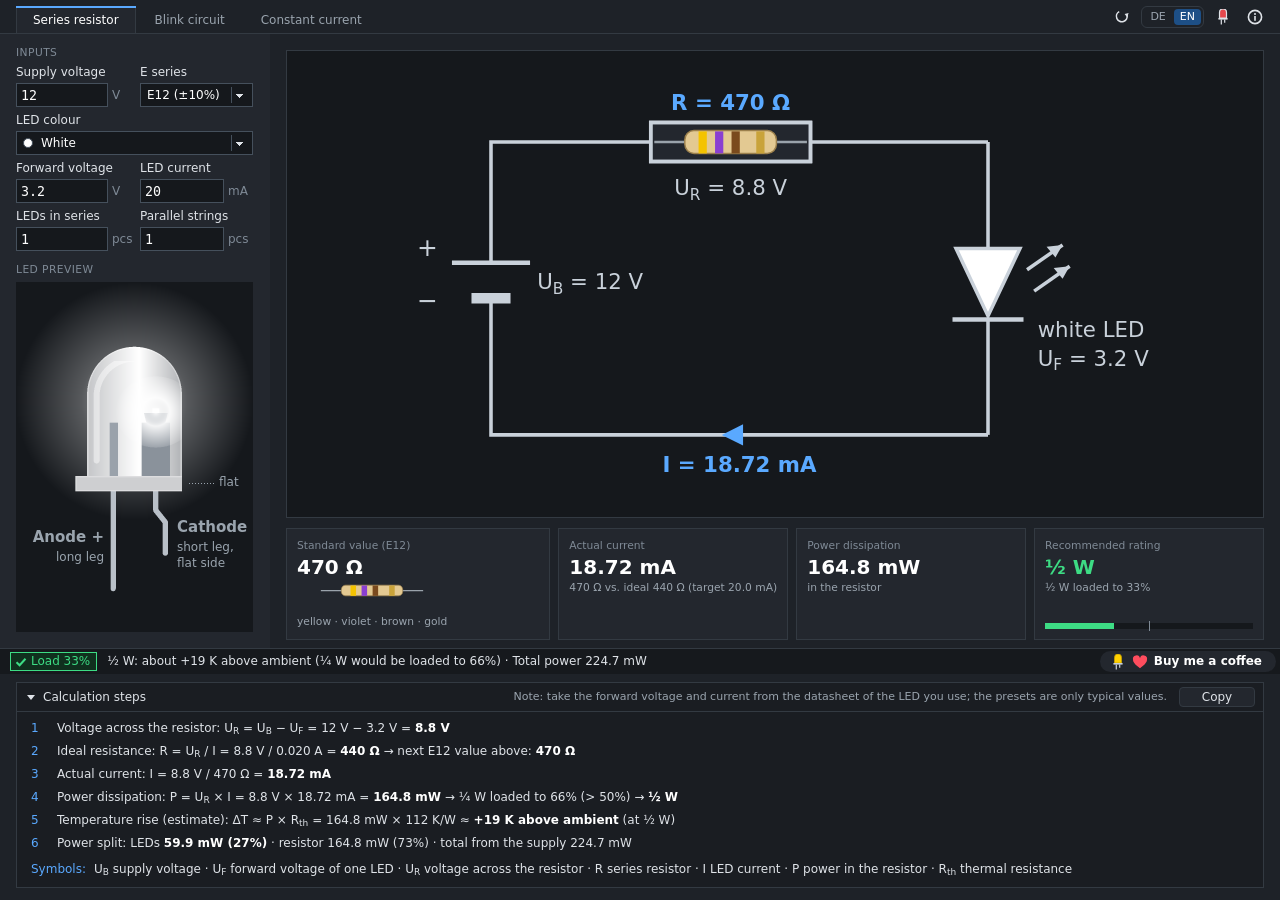
==== site/app/index.html @ 7b0ad936 "Projektseite: HTML-Version im Browser" ====
<!doctype html>
<html lang="de">
<head>
<meta charset="utf-8">
<meta name="viewport" content="width=device-width, initial-scale=1">
<title>LedPreResistor · Elospeed 2.5.2</title>
<meta name="description" content="Vorwiderstand, Blinkschaltung und Konstantstromquelle für LEDs berechnen – mit Schaltplan, Farbringen und Rechenweg.">
<meta name="color-scheme" content="dark">
<link rel="icon" href="img/icon.svg" type="image/svg+xml">
<link rel="stylesheet" href="css/style.css">
</head>
<body>
<div id="app">

  <!-- ===== Reiterzeile mit Symbolen oben rechts ===== -->
  <header class="tabs" role="tablist">
    <div class="tab-list">
      <button class="tab" role="tab" data-mode="0" id="tab0"></button>
      <button class="tab" role="tab" data-mode="1" id="tab1"></button>
      <button class="tab" role="tab" data-mode="2" id="tab2"></button>
    </div>
    <div class="tab-icons">
      <button class="ico" id="btnReset" aria-label="">
        <svg viewBox="0 0 16 16"><path d="M5.2 2.6 A5.4 5.4 0 1 0 13.1 6.2" fill="none" stroke="currentColor" stroke-width="1.6"/><path d="M14.6 4.1 L13.2 8.3 L10.6 5.0 Z" fill="currentColor"/></svg>
      </button>
      <div class="lang" role="group">
        <button id="btnDe" data-lang="de">DE</button><button id="btnEn" data-lang="en">EN</button>
      </div>
      <button class="ico" id="btnLedInfo" aria-label="">
        <svg viewBox="0 0 16 16"><path d="M4.5 3.5 A3.5 3.5 0 0 1 11.5 3.5 V9 H4.5 Z" fill="#E5484D" stroke="currentColor" stroke-width="1.2"/><rect x="3.4" y="9" width="9.2" height="1.6" fill="currentColor"/><path d="M6.3 10.6 V15.5 M9.7 10.6 V13.8" stroke="currentColor" stroke-width="1.2"/></svg>
      </button>
      <button class="ico" id="btnAbout" aria-label="">
        <svg viewBox="0 0 16 16"><circle cx="8" cy="8" r="6.6" fill="none" stroke="currentColor" stroke-width="1.6"/><rect x="7.2" y="7" width="1.6" height="4.8" fill="currentColor"/><circle cx="8" cy="4.9" r="1" fill="currentColor"/></svg>
      </button>
    </div>
  </header>

  <div class="main">
    <!-- ===== Linke Spalte: Eingaben und LED-Vorschau ===== -->
    <aside class="left" id="left">
      <div id="leftRows"></div>
      <div class="head" id="headPreview"></div>
      <div class="preview" id="preview">
        <canvas id="ledCanvas"></canvas>
        <div class="blinkfreq" id="blinkFreq"><div class="t" id="blinkFreqTitle"></div><div class="v" id="blinkFreqValue"></div></div>
      </div>
      <div class="blinkinfo" id="blinkInfo"></div>

      <!-- Vorrat an Bedienelementen; layoutLeft() ordnet sie je Reiter an -->
      <div id="pool" hidden>
        <div class="head" id="headInputs"></div>
        <div class="head" id="headSupply"></div>
        <div class="head" id="headTiming"></div>
        <div class="head" id="headLed"></div>
        <div class="field wide" id="fKsq"><div class="in"><select id="comboKsq"></select></div></div>
        <div class="field wide" id="fCircuit"><div class="in"><select id="comboCircuit"></select></div></div>
        <div class="field wide" id="fConn"><div class="in"><select id="comboConn"></select></div></div>
        <div class="field" id="fU"><label for="editU" id="labelU"></label>
          <div class="in"><input id="editU" class="num" inputmode="decimal" autocomplete="off" spellcheck="false"><span class="unit">V</span></div></div>
        <div class="field" id="fU2"><label for="editU2" id="labelU2"></label>
          <div class="in"><input id="editU2" class="num" inputmode="decimal" autocomplete="off" spellcheck="false"><span class="unit">V</span></div></div>
        <div class="field" id="fSeries"><label for="comboSeries" id="labelSeries"></label>
          <div class="in"><select id="comboSeries" class="series"></select></div></div>
        <div class="field wide" id="fColor"><label for="comboColor" id="labelColor"></label>
          <div class="in color"><span class="dot" id="colorDot"></span><select id="comboColor"></select></div></div>
        <div class="field" id="fUd"><label for="editUd" id="labelUd"></label>
          <div class="in"><input id="editUd" class="num" inputmode="decimal" autocomplete="off" spellcheck="false"><span class="unit">V</span></div></div>
        <div class="field" id="fI"><label for="editI" id="labelI"></label>
          <div class="in"><input id="editI" class="num" inputmode="decimal" autocomplete="off" spellcheck="false"><span class="unit">mA</span></div></div>
        <div class="field" id="fN"><label for="editN" id="labelN"></label>
          <div class="in"><input id="editN" class="num" inputmode="numeric" autocomplete="off" spellcheck="false"><span class="unit" id="unitN"></span></div></div>
        <div class="field" id="fStrings"><label for="editStrings" id="labelStrings"></label>
          <div class="in"><input id="editStrings" class="num" inputmode="numeric" autocomplete="off" spellcheck="false"><span class="unit" id="unitStrings"></span></div></div>
        <div class="field wide" id="fMode"><div class="mode" id="paintMode" role="group"><button id="modeParts"></button><button id="modeRev"></button></div></div>
        <div class="field t" id="fT1"><label for="editT1" id="labelT1"></label>
          <div class="in"><input id="editT1" class="num" inputmode="decimal" autocomplete="off" spellcheck="false"><span class="unit" id="unitT1"></span></div></div>
        <div class="field t" id="fT2"><label for="editT2" id="labelT2"></label>
          <div class="in"><input id="editT2" class="num" inputmode="decimal" autocomplete="off" spellcheck="false"><span class="unit" id="unitT2"></span></div></div>
        <div class="field t" id="fT3"><label for="editT3" id="labelT3"></label>
          <div class="in"><input id="editT3" class="num" inputmode="decimal" autocomplete="off" spellcheck="false"><span class="unit" id="unitT3"></span></div></div>
        <div class="field wide" id="fDiode"><label class="check"><input type="checkbox" id="checkDiode"><span class="box"></span><span id="labelDiode"></span></label></div>
        <div class="field wide" id="fSym"><label class="check"><input type="checkbox" id="checkSym" checked><span class="box"></span><span id="labelSym"></span></label></div>
      </div>
    </aside>

    <!-- ===== Rechts: Schaltplan und Resultatkarten ===== -->
    <section class="right">
      <div class="schem" id="schem"></div>
      <div class="cards" id="cards"></div>
    </section>
  </div>

  <!-- ===== Statuszeile mit Ko-fi-Knopf ===== -->
  <footer class="status">
    <div class="status-main">
      <span class="chip" id="chip"><span class="chip-ico" id="chipIco"></span><span id="chipText"></span></span>
      <span class="status-text" id="statusText"></span>
    </div>
    <a class="kofi" id="kofi" href="https://ko-fi.com/elospeed" target="_blank" rel="noopener">
      <svg class="kofi-led" viewBox="0 0 16 16" aria-hidden="true"><path d="M4.5 3.5 A3.5 3.5 0 0 1 11.5 3.5 V9 H4.5 Z" fill="#FFD000" stroke="#C9A300" stroke-width="0.8"/><rect x="3.4" y="9" width="9.2" height="1.6" fill="#C9D1DA"/><path d="M6.3 10.6 V15.5 M9.7 10.6 V13.8" stroke="#C9D1DA" stroke-width="1.2"/></svg>
      <svg class="kofi-heart" viewBox="0 0 16 16" aria-hidden="true"><path d="M8 14.2 C2.6 10.4 1 8.2 1 5.6 A3.4 3.4 0 0 1 8 4.2 A3.4 3.4 0 0 1 15 5.6 C15 8.2 13.4 10.4 8 14.2 Z" fill="#FF4D5E"/></svg>
      <span id="kofiText"></span>
    </a>
  </footer>

  <!-- ===== Rechenweg (aufklappbar) ===== -->
  <section class="rechenweg open" id="rechenweg">
    <div class="rw-head">
      <button class="rw-toggle" id="rwToggle"><span class="tri"></span><span id="rwTitle"></span></button>
      <span class="rw-hint" id="rwHint"></span>
      <button class="rw-copy" id="btnCopy"></button>
    </div>
    <div class="rw-body" id="rwBody"></div>
  </section>
</div>

<!-- ===== Info-Fenster ===== -->
<div class="modal" id="about" hidden>
  <div class="dialog" role="dialog" aria-modal="true" aria-labelledby="aboutTitle">
    <div class="dlg-title" id="aboutTitle"></div>
    <div class="dlg-body">
      <img src="img/icon.svg" alt="" width="48" height="48">
      <div class="dlg-text" id="aboutText"></div>
    </div>
    <div class="dlg-foot"><button id="aboutOk">OK</button></div>
  </div>
</div>
<div class="tip" id="tip" hidden></div>

<script src="js/calc.js"></script>
<script src="js/texts.js"></script>
<script src="js/schematic.js"></script>
<script src="js/ledview.js"></script>
<script src="js/app.js"></script>
<script data-goatcounter="https://elospeed.goatcounter.com/count" async src="https://gc.zgo.at/count.js"></script>
</body>
</html>
---- site/app/css/style.css ----
/* ==============================================================================
   style.css - Aussehen wie LedPreResistor 2.5.2 (Entwurf A «Labor 2», dunkel)
   Farben aus uTheme.pas, Masse aus uMain.lfm / LayoutLeft (96 dpi = 1 px)
   ============================================================================== */
:root {
  --window: #1E2228;      /* clrWindow */
  --panel: #23272E;       /* clrPanel */
  --deep: #15181C;        /* clrDeep */
  --bar: #16191D;         /* clrBar */
  --border: #333A42;      /* clrBorder */
  --edit-border: #45505C; /* clrEditBorder */
  --text: #DFE3E8;        /* clrText */
  --bright: #FFFFFF;      /* clrTextBright */
  --dim: #7F8A96;         /* clrTextDim */
  --soft: #9AA4AE;        /* clrTextSoft */
  --accent: #5AA9FF;      /* clrAccent */
  --line: #C9D1DA;        /* clrLine */
  --ok: #3DDC84;  --ok-back: #10301E;
  --warn: #FFCC33; --warn-back: #3A3110;
  --error: #FF5C5C; --error-back: #3A1414;
  --rw-back: #1A1D22;
  --mode-on: #1D4F86;
  --font: "Segoe UI", system-ui, -apple-system, "Helvetica Neue", Arial, sans-serif;
  --mono: Consolas, "Cascadia Mono", "DejaVu Sans Mono", Menlo, monospace;
  color-scheme: dark;
}
* { box-sizing: border-box; }
html, body { margin: 0; height: 100%; background: var(--window); color: var(--text); }
body { font: 12px/1.25 var(--font); -webkit-text-size-adjust: 100%; }
button, input, select { font: inherit; color: inherit; }
button { cursor: pointer; }

#app { display: flex; flex-direction: column; min-height: 640px; min-height: max(640px, 100dvh); }

/* ===== Reiterzeile ===== */
.tabs { flex: 0 0 34px; display: flex; align-items: stretch; justify-content: space-between;
  background: var(--window); border-bottom: 1px solid var(--border); padding-left: 16px; }
.tab-list { display: flex; gap: 2px; padding-top: 6px; overflow-x: auto; scrollbar-width: none; }
.tab-list::-webkit-scrollbar { display: none; }
.tab { border: 1px solid transparent; border-bottom: 0; background: none; color: var(--soft);
  padding: 0 16px; white-space: nowrap; font-size: 12px; position: relative; margin-bottom: -1px; }
.tab.on { background: var(--panel); border-color: var(--border); color: var(--bright); }
.tab.on::before { content: ""; position: absolute; left: -1px; right: -1px; top: -1px; height: 2px; background: var(--accent); }
.tab:focus-visible, .ico:focus-visible, .lang button:focus-visible, .rw-toggle:focus-visible,
.rw-copy:focus-visible, .mode button:focus-visible, .kofi:focus-visible { outline: 1px dotted var(--soft); outline-offset: -3px; }
.tab-icons { display: flex; align-items: center; gap: 6px; padding: 0 12px 0 8px; }
.ico { width: 26px; height: 26px; border: 1px solid transparent; border-radius: 8px; background: none;
  color: var(--text); display: grid; place-items: center; padding: 0; }
.ico svg { width: 16px; height: 16px; }
.ico:hover { background: var(--panel); border-color: var(--border); color: var(--bright); }
.lang { display: flex; border: 1px solid var(--border); border-radius: 6px; padding: 2px; gap: 2px; height: 22px; }
.lang button { border: 0; background: none; color: var(--soft); font-size: 11px; padding: 0 6px; border-radius: 4px; }
.lang button.on { background: var(--mode-on); color: var(--bright); }

/* ===== Hauptbereich ===== */
.main { flex: 1 1 auto; display: flex; min-height: 0; }
.left { flex: 0 0 270px; width: 270px; background: var(--panel); overflow: visible;
  padding: 0 17px 16px 16px; display: flex; flex-direction: column; }
.right { flex: 1 1 auto; min-width: 0; display: flex; flex-direction: column; padding: 16px 16px 8px 16px; gap: 10px; }
.schem { flex: 1 1 auto; min-height: 200px; background: var(--deep); border: 1px solid var(--border); position: relative; }
.schem svg { position: absolute; inset: 0; width: 100%; height: 100%; display: block; }
.cards { flex: 0 0 112px; display: grid; grid-template-columns: 1fr 1fr 1fr 1fr; gap: 8px; }
.cards.res { grid-template-columns: 1.15fr 1fr 1fr 1fr; }

/* ===== Linke Spalte ===== */
.head { color: var(--dim); font-size: 10.7px; letter-spacing: .04em; text-transform: uppercase; margin: 12px 0 3px; }
#leftRows > .head:first-child { margin-top: 12px; }
.row { display: grid; grid-template-columns: 124px 113px; column-gap: 0; margin-top: 6px; }
.row.full { grid-template-columns: 237px; }
.row.three { grid-template-columns: 82px 82px 73px; }
.field label { display: block; color: var(--text); height: 15px; line-height: 15px; margin-bottom: 3px; white-space: nowrap;
  overflow: hidden; text-overflow: clip; }
.field .in { display: flex; align-items: center; gap: 4px; height: 24px; }
.field input.num { width: 92px; height: 24px; background: var(--deep); color: var(--bright); border: 1px solid var(--edit-border);
  font: 13.3px var(--mono); padding: 0 4px; border-radius: 0; outline: none; }
.row > .field:nth-child(2) input.num { width: 84px; }
.field.t input.num { width: 52px; }
.field input.num:focus { border-color: var(--accent); }
.field input.num:disabled { color: var(--dim); background: #1A1D21; }
.unit { color: var(--dim); font-size: 12px; white-space: nowrap; }
select { height: 24px; background: var(--deep); color: var(--bright); border: 1px solid var(--edit-border); border-radius: 0;
  padding: 0 22px 0 6px; outline: none; appearance: none; -webkit-appearance: none; width: 237px;
  background-image: linear-gradient(45deg, transparent 50%, var(--text) 50%), linear-gradient(135deg, var(--text) 50%, transparent 50%),
    linear-gradient(var(--edit-border), var(--edit-border));
  background-position: calc(100% - 12px) 10px, calc(100% - 8px) 10px, calc(100% - 20px) 3px;
  background-size: 4px 4px, 4px 4px, 1px 16px; background-repeat: no-repeat; }
select:focus { border-color: var(--accent); }
select option { background: var(--deep); color: var(--bright); }
select.series { width: 113px; }
#fSeries.k select.series { width: 116px; }
.in.color { position: relative; }
.in.color select { padding-left: 24px; }
.dot { position: absolute; left: 7px; top: 7px; width: 10px; height: 10px; border-radius: 50%; border: 1px solid var(--edit-border);
  pointer-events: none; }
.mode { display: grid; grid-template-columns: 1fr 1fr; width: 237px; height: 24px; border: 1px solid var(--edit-border); }
.mode button { border: 0; background: var(--deep); color: var(--soft); font-size: 12px; padding: 0; }
.mode button.on { background: var(--mode-on); color: var(--bright); }
.check, .field label.check { display: flex; margin-bottom: 0; overflow: visible; align-items: center; gap: 6px; height: 22px; cursor: pointer; color: var(--text); user-select: none; }
.check input { position: absolute; opacity: 0; width: 1px; height: 1px; }
.check .box { width: 14px; height: 14px; flex: 0 0 14px; border: 1px solid var(--edit-border); background: var(--deep); position: relative; }
.check input:checked + .box { background: var(--mode-on); border-color: var(--accent); }
.check input:checked + .box::after { content: ""; position: absolute; left: 4px; top: 1px; width: 4px; height: 8px;
  border: solid var(--bright); border-width: 0 2px 2px 0; transform: rotate(45deg); }
.check input:focus-visible + .box { outline: 1px dotted var(--soft); outline-offset: 2px; }
.row.check-row { margin-top: 8px; }

.preview { position: relative; flex: 1 1 auto; min-height: 250px; width: 237px; background: var(--deep); margin-top: 2px; }
.preview canvas { position: absolute; inset: 0; width: 100%; height: 100%; display: block; }
.blinkfreq { position: absolute; left: 8px; top: 6px; pointer-events: none; display: none; }
.blinkfreq .t { color: var(--dim); font-size: 10.7px; }
.blinkfreq .v { color: var(--accent); font-size: 18.7px; font-weight: 700; line-height: 1.2; }
.blinkinfo { display: none; color: var(--soft); font-size: 10.7px; padding: 8px 0 0 8px; width: 237px; min-height: 28px; }
.mode-blink .blinkinfo { display: block; }

/* ===== Karten ===== */
.card { background: var(--panel); border: 1px solid var(--border); padding: 10px; overflow: hidden; position: relative; min-width: 0; }
.card .ct { color: var(--dim); font-size: 10.7px; white-space: nowrap; overflow: hidden; text-overflow: ellipsis; }
.card .cv { color: var(--bright); font-size: 20px; font-weight: 700; white-space: nowrap; margin-top: 2px; line-height: 1.3; }
.card .cs { color: var(--soft); font-size: 10.7px; line-height: 1.3; margin-top: 1px; overflow: hidden;
  display: -webkit-box; -webkit-line-clamp: 3; -webkit-box-orient: vertical; }
.card .res { position: absolute; left: 10px; top: 54px; height: 15px; }
.card .res svg { display: block; height: 100%; }
.card .rings { position: absolute; left: 10px; right: 10px; bottom: 10px; color: var(--soft); font-size: 10.7px; line-height: 1.3; }
.card .bar { position: absolute; left: 10px; right: 10px; bottom: 10px; height: 6px; background: var(--deep); }
.card .bar i { position: absolute; left: 0; top: 0; bottom: 0; }
.card .bar b { position: absolute; left: 50%; top: -2px; bottom: -2px; width: 1px; background: var(--dim); }
.card .wave { position: absolute; left: 10px; right: 10px; bottom: 10px; height: 16px; }
.card .wave svg { display: block; width: 100%; height: 100%; overflow: visible; }

/* ===== Statuszeile ===== */
.status { flex: 0 0 26px; display: flex; background: var(--bar); border-top: 1px solid var(--border); min-width: 0; }
.status-main { flex: 1 1 auto; display: flex; align-items: center; gap: 10px; padding: 0 6px 0 10px; min-width: 0; }
.chip { display: inline-flex; align-items: center; gap: 4px; height: 19px; padding: 0 6px 0 4px; border: 1px solid; white-space: nowrap; flex: 0 0 auto; }
.chip:empty, .chip.notext .txt { display: none; }
.chip-ico { width: 12px; height: 12px; display: inline-block; }
.chip-ico svg { display: block; width: 12px; height: 12px; }
.status-text { white-space: nowrap; overflow: hidden; text-overflow: ellipsis; min-width: 0; color: var(--text); }
.kofi { flex: 0 0 auto; display: flex; align-items: center; gap: 6px; padding: 0 14px 0 10px; margin: 2px 4px 2px 0; border-radius: 13px;
  background: #23272E; color: var(--bright); font-weight: 700; text-decoration: none; white-space: nowrap; }
.kofi:hover { background: #2C323A; }
.kofi img, .kofi svg { width: 16px; height: 16px; }

/* ===== Rechenweg ===== */
.rechenweg { flex: 0 0 auto; margin: 8px 16px 12px; background: var(--rw-back); border: 1px solid var(--border); }
.rw-head { height: 28px; display: flex; align-items: center; gap: 12px; padding-right: 8px; min-width: 0; }
.rw-toggle { border: 0; background: none; display: flex; align-items: center; gap: 8px; height: 28px; padding: 0 0 0 10px; color: var(--text); flex: 0 0 auto; }
.tri { width: 0; height: 0; border-left: 5px solid var(--text); border-top: 4px solid transparent; border-bottom: 4px solid transparent; margin: 0 1px 0 2px; }
.rechenweg.open .tri { border-top: 5px solid var(--text); border-left: 4px solid transparent; border-right: 4px solid transparent; border-bottom: 0; margin: 0 0 0 0; }
.rw-hint { flex: 1 1 auto; text-align: right; color: var(--soft); font-size: 11px; white-space: nowrap; overflow: hidden; text-overflow: ellipsis; min-width: 0; }
.rw-copy { flex: 0 0 auto; height: 20px; border: 1px solid var(--border); border-radius: 4px; background: var(--panel); color: var(--text); padding: 0 10px; min-width: 76px; }
.rw-copy.done { color: var(--ok); }
.rw-body { display: none; border-top: 1px solid var(--border); padding: 6px 14px 8px 14px; font-size: 12px; }
.rechenweg.open .rw-body { display: block; }
.rw-line { display: grid; grid-template-columns: 26px 1fr; min-height: 23px; align-items: start; padding-top: 3px; }
.rw-line .n { color: var(--accent); }
.rw-line .f { color: var(--text); }
.rw-err { color: var(--error); padding: 3px 0; }
.rw-legend { display: grid; grid-template-columns: auto 1fr; column-gap: 8px; margin-top: 4px; line-height: 19px; }
.rw-legend .lt { color: var(--accent); }
b.bb { color: var(--bright); }
sub { font-size: 75%; line-height: 0; vertical-align: -0.25em; }

/* ===== Info-Fenster und Tooltip ===== */
.modal { position: fixed; inset: 0; background: rgba(0,0,0,.45); display: grid; place-items: center; z-index: 10; padding: 16px; }
.modal[hidden] { display: none; }
.dialog { background: var(--panel); border: 1px solid var(--border); width: 460px; max-width: 100%; color: var(--text); box-shadow: 0 10px 40px rgba(0,0,0,.5); }
.dlg-title { padding: 8px 12px; border-bottom: 1px solid var(--border); font-size: 12px; color: var(--text); }
.dlg-body { display: flex; gap: 20px; padding: 20px 20px 8px; }
.dlg-text { white-space: pre-line; color: var(--bright); font-size: 13px; line-height: 1.4; }
.dlg-foot { display: flex; justify-content: flex-end; padding: 8px 20px 16px; }
.dlg-foot button { width: 84px; height: 28px; background: var(--deep); border: 1px solid var(--edit-border); color: var(--bright); }
.tip { position: fixed; z-index: 20; background: #2B3138; color: var(--text); border: 1px solid var(--border); padding: 3px 7px; font-size: 11px;
  pointer-events: none; white-space: nowrap; }
.tip[hidden] { display: none; }

/* ===== Handy und schmale Fenster ===== */
@media (max-width: 760px) {
  #app { height: auto; min-height: 100vh; }
  .tabs { flex-wrap: wrap; padding-left: 8px; height: auto; flex-basis: auto; }
  .tab-list { flex: 1 1 100%; order: 2; height: 34px; }
  .tab { padding: 0 12px; }
  .tab-icons { order: 1; flex: 1 1 100%; justify-content: flex-end; height: 34px; }
  .main { flex-direction: column; }
  .left { flex: none; width: auto; overflow: visible; padding: 0 16px 8px; }
  .row { grid-template-columns: 1fr 1fr; column-gap: 12px; }
  .row.full { grid-template-columns: 1fr; }
  .row.three { grid-template-columns: 1fr 1fr 1fr; column-gap: 8px; }
  .field input.num, .row > .field:nth-child(2) input.num, .field.t input.num { width: 100%; min-width: 0; height: 32px; font-size: 16px; }
  .field .in { height: 32px; }
  select, select.series, #fSeries.k select.series, .mode { width: 100%; height: 32px; font-size: 15px; }
  select { background-position: calc(100% - 12px) 14px, calc(100% - 8px) 14px, calc(100% - 20px) 6px; background-size: 4px 4px, 4px 4px, 1px 20px; }
  .dot { top: 11px; }
  .mode button { font-size: 14px; }
  .preview { width: 100%; min-height: 0; height: 240px; flex: none; }
  .blinkinfo { width: auto; }
  .right { padding: 8px 16px; }
  .schem { flex: none; min-height: 0; aspect-ratio: 460 / 260; }
  .schem.wide { aspect-ratio: 600 / 330; }
  .cards, .cards.res { flex: none; grid-template-columns: 1fr 1fr; grid-auto-rows: 112px; }
  .status { flex-wrap: wrap; height: auto; flex-basis: auto; padding: 4px 0; }
  .status-main { flex: 1 1 100%; flex-wrap: wrap; padding: 2px 10px; }
  .status-text { white-space: normal; }
  .kofi { margin: 6px 10px 2px auto; height: 28px; }
  .rechenweg { margin: 8px 8px 16px; }
  .rw-head { height: auto; min-height: 32px; flex-wrap: wrap; }
  .rw-hint { order: 3; flex: 1 1 100%; white-space: normal; text-align: left; padding: 0 10px 6px; overflow: visible; }
  .rw-copy { margin-left: auto; height: 26px; }
  .rw-body { overflow-x: auto; }
}

/* schmale PC-Fenster und Tablets quer: Karten 2 × 2, damit kein Titel abgeschnitten wird */
@media (min-width: 761px) and (max-width: 980px) {
  .cards, .cards.res { flex: 0 0 auto; grid-template-columns: 1fr 1fr; grid-auto-rows: 112px; }
}
/* sehr schmale Handys: Reiter enger, damit alle drei Platz haben */
@media (max-width: 380px) {
  .tab { padding: 0 7px; font-size: 11.5px; }
  .tabs { padding-left: 4px; }
}
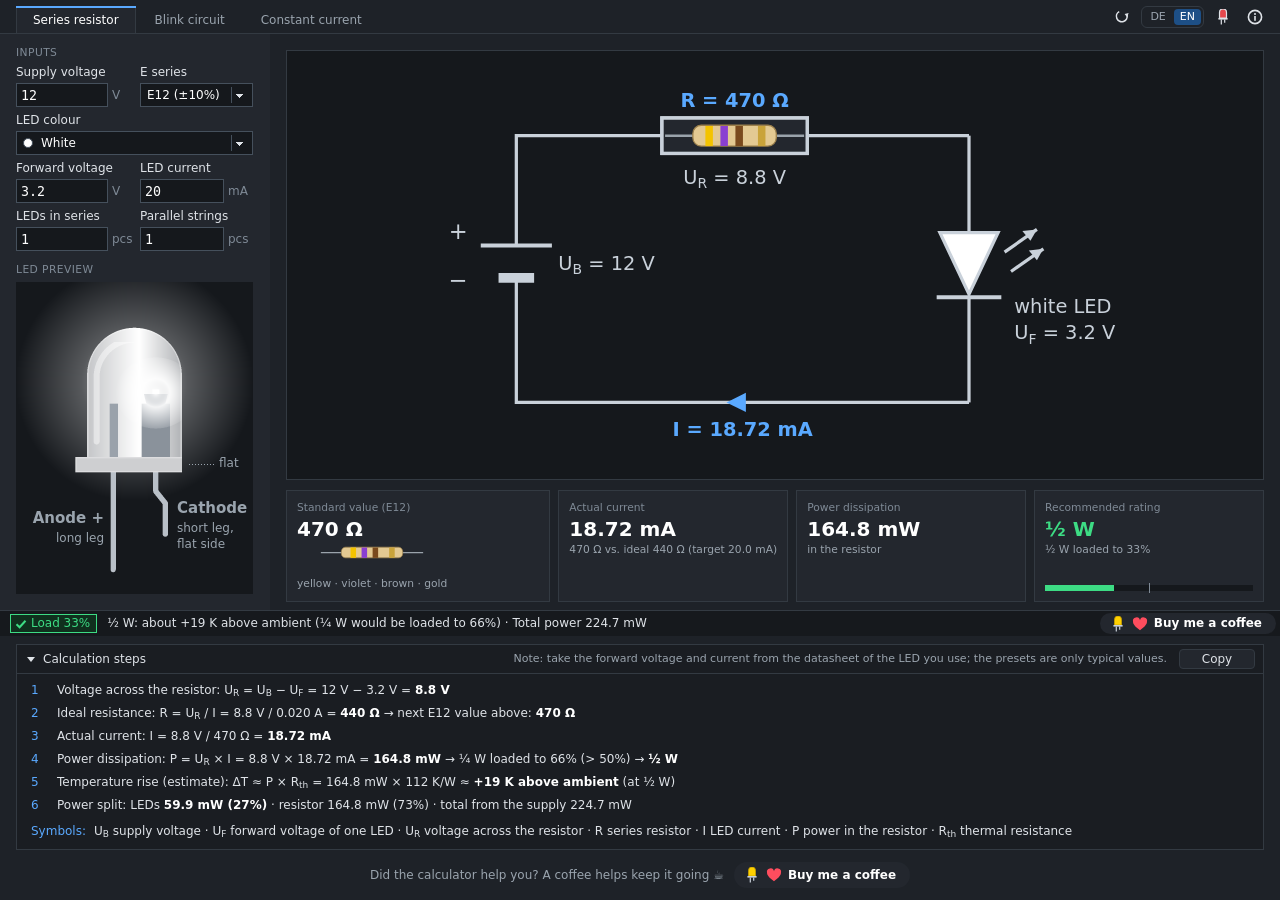
==== commit 3a5265f7: "Kleinere Bugs in der GUI behoben" ====
--- a/site/app/index.html
+++ b/site/app/index.html
@@ -3,7 +3,7 @@
 <head>
 <meta charset="utf-8">
 <meta name="viewport" content="width=device-width, initial-scale=1">
-<title>LedPreResistor · Elospeed 2.5.2</title>
+<title>LedPreResistor · Elospeed 2.6</title>
 <meta name="description" content="Vorwiderstand, Blinkschaltung und Konstantstromquelle für LEDs berechnen – mit Schaltplan, Farbringen und Rechenweg.">
 <meta name="color-scheme" content="dark">
 <link rel="icon" href="img/icon.svg" type="image/svg+xml">
@@ -96,7 +96,7 @@
       <span class="chip" id="chip"><span class="chip-ico" id="chipIco"></span><span id="chipText"></span></span>
       <span class="status-text" id="statusText"></span>
     </div>
-    <a class="kofi" id="kofi" href="https://ko-fi.com/elospeed" target="_blank" rel="noopener">
+    <a class="kofi" id="kofi" href="https://ko-fi.com/elospeed" target="_blank" rel="noopener" data-goatcounter-click="kofi-ledpreresistor-app-status">
       <svg class="kofi-led" viewBox="0 0 16 16" aria-hidden="true"><path d="M4.5 3.5 A3.5 3.5 0 0 1 11.5 3.5 V9 H4.5 Z" fill="#FFD000" stroke="#C9A300" stroke-width="0.8"/><rect x="3.4" y="9" width="9.2" height="1.6" fill="#C9D1DA"/><path d="M6.3 10.6 V15.5 M9.7 10.6 V13.8" stroke="#C9D1DA" stroke-width="1.2"/></svg>
       <svg class="kofi-heart" viewBox="0 0 16 16" aria-hidden="true"><path d="M8 14.2 C2.6 10.4 1 8.2 1 5.6 A3.4 3.4 0 0 1 8 4.2 A3.4 3.4 0 0 1 15 5.6 C15 8.2 13.4 10.4 8 14.2 Z" fill="#FF4D5E"/></svg>
       <span id="kofiText"></span>
@@ -112,6 +112,21 @@
     </div>
     <div class="rw-body" id="rwBody"></div>
   </section>
+
+  <!-- ===== Unter dem Rechner: einmaliger Hinweis und Satz mit Ko-fi-Knopf ===== -->
+  <div class="dank-hint" id="dankHint" hidden>
+    <span id="dankHintText"></span>
+    <a class="dank-link" id="dankLink" href="https://ko-fi.com/elospeed" target="_blank" rel="noopener" data-goatcounter-click="kofi-ledpreresistor-app-hinweis"></a>
+    <button type="button" class="dank-x" aria-label="×">×</button>
+  </div>
+  <div class="kofi-zeile">
+    <span id="kofiSatz"></span>
+    <a class="kofi" href="https://ko-fi.com/elospeed" target="_blank" rel="noopener" data-goatcounter-click="kofi-ledpreresistor-app-unten">
+      <svg class="kofi-led" viewBox="0 0 16 16" aria-hidden="true"><path d="M4.5 3.5 A3.5 3.5 0 0 1 11.5 3.5 V9 H4.5 Z" fill="#FFD000" stroke="#C9A300" stroke-width="0.8"/><rect x="3.4" y="9" width="9.2" height="1.6" fill="#C9D1DA"/><path d="M6.3 10.6 V15.5 M9.7 10.6 V13.8" stroke="#C9D1DA" stroke-width="1.2"/></svg>
+      <svg class="kofi-heart" viewBox="0 0 16 16" aria-hidden="true"><path d="M8 14.2 C2.6 10.4 1 8.2 1 5.6 A3.4 3.4 0 0 1 8 4.2 A3.4 3.4 0 0 1 15 5.6 C15 8.2 13.4 10.4 8 14.2 Z" fill="#FF4D5E"/></svg>
+      <span id="kofiText2"></span>
+    </a>
+  </div>
 </div>
 
 <!-- ===== Info-Fenster ===== -->
--- a/site/app/css/style.css
+++ b/site/app/css/style.css
@@ -118,8 +118,8 @@
 .card .cv { color: var(--bright); font-size: 20px; font-weight: 700; white-space: nowrap; margin-top: 2px; line-height: 1.3; }
 .card .cs { color: var(--soft); font-size: 10.7px; line-height: 1.3; margin-top: 1px; overflow: hidden;
   display: -webkit-box; -webkit-line-clamp: 3; -webkit-box-orient: vertical; }
-.card .res { position: absolute; left: 10px; top: 54px; height: 15px; }
-.card .res svg { display: block; height: 100%; }
+.card .res { position: absolute; left: 10px; top: 54px; height: 15px; max-width: calc(100% - 20px); }
+.card .res svg { display: block; height: 100%; max-width: 100%; }
 .card .rings { position: absolute; left: 10px; right: 10px; bottom: 10px; color: var(--soft); font-size: 10.7px; line-height: 1.3; }
 .card .bar { position: absolute; left: 10px; right: 10px; bottom: 10px; height: 6px; background: var(--deep); }
 .card .bar i { position: absolute; left: 0; top: 0; bottom: 0; }
@@ -163,7 +163,7 @@
 /* ===== Info-Fenster und Tooltip ===== */
 .modal { position: fixed; inset: 0; background: rgba(0,0,0,.45); display: grid; place-items: center; z-index: 10; padding: 16px; }
 .modal[hidden] { display: none; }
-.dialog { background: var(--panel); border: 1px solid var(--border); width: 460px; max-width: 100%; color: var(--text); box-shadow: 0 10px 40px rgba(0,0,0,.5); }
+.dialog { background: var(--panel); border: 1px solid var(--border); width: min(460px, calc(100vw - 32px)); max-width: 100%; color: var(--text); box-shadow: 0 10px 40px rgba(0,0,0,.5); }
 .dlg-title { padding: 8px 12px; border-bottom: 1px solid var(--border); font-size: 12px; color: var(--text); }
 .dlg-body { display: flex; gap: 20px; padding: 20px 20px 8px; }
 .dlg-text { white-space: pre-line; color: var(--bright); font-size: 13px; line-height: 1.4; }
@@ -217,3 +217,23 @@
   .tab { padding: 0 7px; font-size: 11.5px; }
   .tabs { padding-left: 4px; }
 }
+
+/* Touch-Geräte (Tablet, Handy): kein Tooltip, darum Statuszeile und Hinweis
+   umbrechen statt mit «…» kürzen; Sprachknöpfe gross genug zum Tippen */
+@media (hover: none) {
+  .status { height: auto; flex-basis: auto; padding: 4px 0; }
+  .status-text { white-space: normal; }
+  .rw-head { height: auto; min-height: 28px; flex-wrap: wrap; }
+  .rw-hint { white-space: normal; overflow: visible; }
+  .lang { height: auto; }
+  .lang button { min-height: 28px; padding: 0 10px; font-size: 12px; }
+}
+
+/* Unter dem Rechner: einmaliger Hinweis und Satz mit Ko-fi-Knopf */
+.dank-hint { margin: 0 16px 8px; padding: 6px 10px; border: 1px solid var(--border); border-radius: 6px; background: var(--panel); color: var(--text); display: flex; align-items: center; gap: 8px; flex-wrap: wrap; }
+.dank-hint[hidden] { display: none; }
+.dank-link { color: var(--accent); text-decoration: underline; white-space: nowrap; }
+.dank-x { margin-left: auto; border: 0; background: transparent; color: var(--soft); font: inherit; font-size: 15px; line-height: 1; padding: 0 4px; cursor: pointer; }
+.dank-x:hover { color: var(--text); }
+.kofi-zeile { display: flex; align-items: center; justify-content: center; gap: 10px; flex-wrap: wrap; margin: 0 16px 12px; color: var(--soft); }
+.kofi-zeile .kofi { margin: 0; height: 26px; }
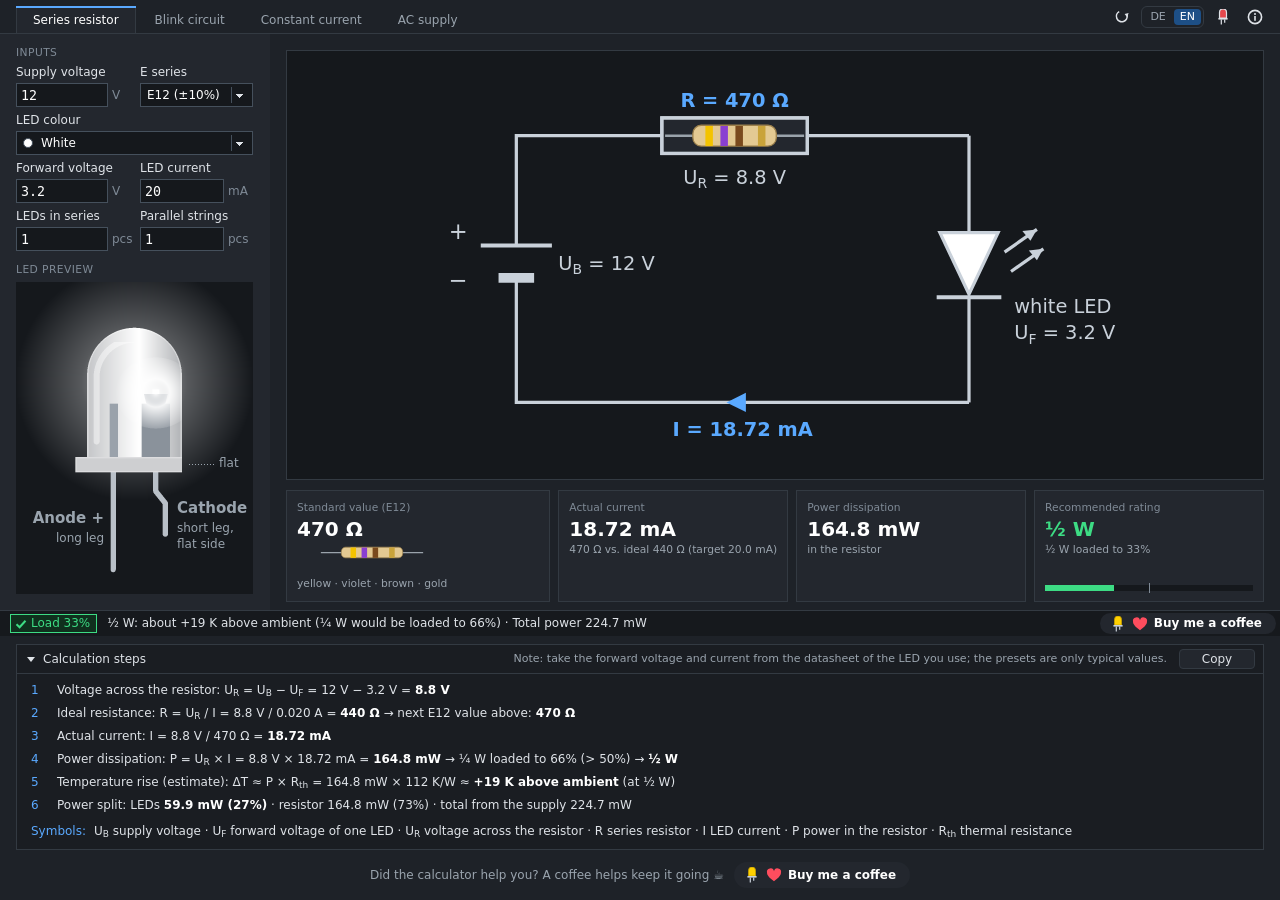
==== commit 157a5278: "Webversion 2.7: Reiter Wechselstrom" ====
--- a/site/app/index.html
+++ b/site/app/index.html
@@ -3,8 +3,8 @@
 <head>
 <meta charset="utf-8">
 <meta name="viewport" content="width=device-width, initial-scale=1">
-<title>LedPreResistor · Elospeed 2.6</title>
-<meta name="description" content="Vorwiderstand, Blinkschaltung und Konstantstromquelle für LEDs berechnen – mit Schaltplan, Farbringen und Rechenweg.">
+<title>LedPreResistor · Elospeed 2.7</title>
+<meta name="description" content="Vorwiderstand, Blinkschaltung, Konstantstromquelle und Wechselstrom-Betrieb für LEDs berechnen – mit Schaltplan, Farbringen und Rechenweg.">
 <meta name="color-scheme" content="dark">
 <link rel="icon" href="img/icon.svg" type="image/svg+xml">
 <link rel="stylesheet" href="css/style.css">
@@ -18,6 +18,7 @@
       <button class="tab" role="tab" data-mode="0" id="tab0"></button>
       <button class="tab" role="tab" data-mode="1" id="tab1"></button>
       <button class="tab" role="tab" data-mode="2" id="tab2"></button>
+      <button class="tab" role="tab" data-mode="3" id="tab3"></button>
     </div>
     <div class="tab-icons">
       <button class="ico" id="btnReset" aria-label="">
@@ -53,10 +54,11 @@
         <div class="head" id="headTiming"></div>
         <div class="head" id="headLed"></div>
         <div class="field wide" id="fKsq"><div class="in"><select id="comboKsq"></select></div></div>
+        <div class="field wide" id="fAc"><div class="in"><select id="comboAc"></select></div></div>
         <div class="field wide" id="fCircuit"><div class="in"><select id="comboCircuit"></select></div></div>
         <div class="field wide" id="fConn"><div class="in"><select id="comboConn"></select></div></div>
         <div class="field" id="fU"><label for="editU" id="labelU"></label>
-          <div class="in"><input id="editU" class="num" inputmode="decimal" autocomplete="off" spellcheck="false"><span class="unit">V</span></div></div>
+          <div class="in"><input id="editU" class="num" inputmode="decimal" autocomplete="off" spellcheck="false"><span class="unit" id="unitU">V</span></div></div>
         <div class="field" id="fU2"><label for="editU2" id="labelU2"></label>
           <div class="in"><input id="editU2" class="num" inputmode="decimal" autocomplete="off" spellcheck="false"><span class="unit">V</span></div></div>
         <div class="field" id="fSeries"><label for="comboSeries" id="labelSeries"></label>
--- a/site/app/css/style.css
+++ b/site/app/css/style.css
@@ -178,7 +178,7 @@
   #app { height: auto; min-height: 100vh; }
   .tabs { flex-wrap: wrap; padding-left: 8px; height: auto; flex-basis: auto; }
   .tab-list { flex: 1 1 100%; order: 2; height: 34px; }
-  .tab { padding: 0 12px; }
+  .tab { padding: 0 5px; font-size: 12px; }
   .tab-icons { order: 1; flex: 1 1 100%; justify-content: flex-end; height: 34px; }
   .main { flex-direction: column; }
   .left { flex: none; width: auto; overflow: visible; padding: 0 16px 8px; }
@@ -212,9 +212,9 @@
 @media (min-width: 761px) and (max-width: 980px) {
   .cards, .cards.res { flex: 0 0 auto; grid-template-columns: 1fr 1fr; grid-auto-rows: 112px; }
 }
-/* sehr schmale Handys: Reiter enger, damit alle drei Platz haben */
+/* sehr schmale Handys: Reiter enger, damit alle vier Platz haben */
 @media (max-width: 380px) {
-  .tab { padding: 0 7px; font-size: 11.5px; }
+  .tab { padding: 0 3px; font-size: 10.5px; }
   .tabs { padding-left: 4px; }
 }
 
